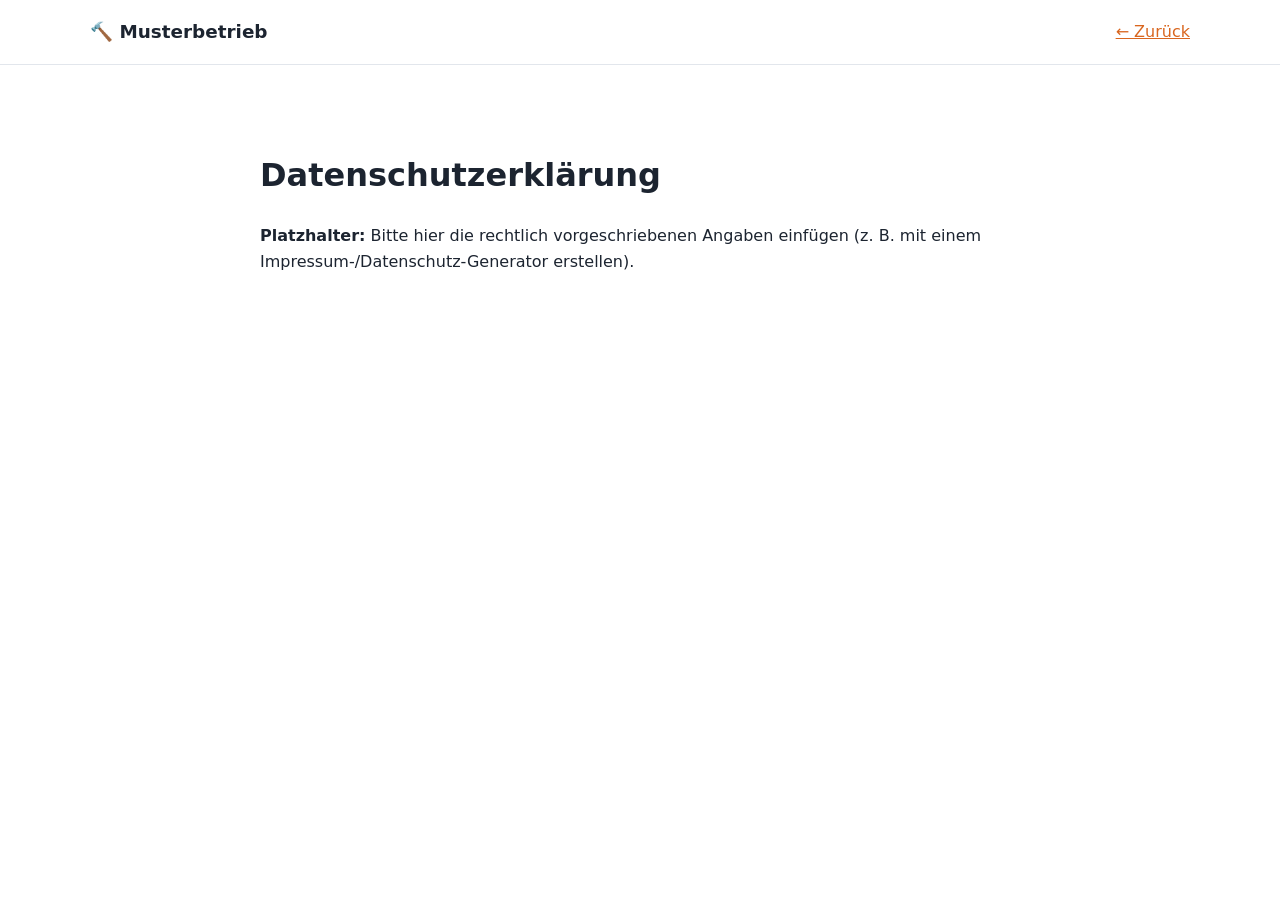
==== datenschutz.html @ 7a67cc7b "Webseite für Handwerksbetrieb erstellen Statische Seite mit Startbereich, Leistungen, Über uns, Refe" ====
<!doctype html>
<html lang="de">
<head>
  <meta charset="utf-8">
  <meta name="viewport" content="width=device-width, initial-scale=1">
  <title>Datenschutzerklärung – Musterbetrieb</title>
  <link rel="stylesheet" href="style.css">
</head>
<body>
  <header class="site-header"><div class="container nav"><a href="index.html" class="logo">🔨 Musterbetrieb</a><a href="index.html">← Zurück</a></div></header>
  <main class="container legal">
    <h1>Datenschutzerklärung</h1>
    <p><strong>Platzhalter:</strong> Bitte hier die rechtlich vorgeschriebenen Angaben einfügen (z.&nbsp;B. mit einem Impressum-/Datenschutz-Generator erstellen).</p>
  </main>
</body>
</html>
---- style.css ----
:root {
  --bg: #ffffff;
  --bg-alt: #f4f6f9;
  --text: #1c2430;
  --muted: #5b6676;
  --accent: #d9661f;
  --accent-text: #ffffff;
  --card: #ffffff;
  --border: #e2e6ec;
  --radius: 14px;
}

@media (prefers-color-scheme: dark) {
  :root {
    --bg: #11151c;
    --bg-alt: #171c25;
    --text: #e8ecf2;
    --muted: #9aa5b5;
    --accent: #f08a45;
    --accent-text: #0b1020;
    --card: #1c2230;
    --border: #2a3242;
  }
}

* { box-sizing: border-box; }

html { scroll-behavior: smooth; }

body {
  margin: 0;
  font-family: system-ui, -apple-system, "Segoe UI", Roboto, sans-serif;
  line-height: 1.6;
  color: var(--text);
  background: var(--bg);
}

a { color: var(--accent); }

.container { width: min(1100px, 100% - 32px); margin-inline: auto; }
.narrow { max-width: 640px; }

/* Header */
.site-header {
  position: sticky; top: 0; z-index: 10;
  background: color-mix(in srgb, var(--bg) 85%, transparent);
  backdrop-filter: blur(8px);
  border-bottom: 1px solid var(--border);
}
.nav { display: flex; align-items: center; justify-content: space-between; height: 64px; }
.logo { font-weight: 700; font-size: 1.15rem; text-decoration: none; color: var(--text); }
.nav-links { display: flex; gap: 24px; }
.nav-links a { color: var(--muted); text-decoration: none; font-weight: 500; }
.nav-links a:hover { color: var(--text); }
.nav-toggle {
  display: none; background: none; border: 0; font-size: 1.5rem;
  color: var(--text); cursor: pointer;
}

/* Hero */
.hero { padding: 120px 0 100px; }
.eyebrow { color: var(--accent); font-weight: 600; margin: 0; }
.hero h1 { font-size: clamp(2.5rem, 7vw, 4.5rem); line-height: 1.1; margin: 8px 0 16px; }
.lead { font-size: 1.25rem; color: var(--muted); max-width: 600px; }
.actions { display: flex; flex-wrap: wrap; gap: 12px; margin-top: 32px; }

.btn {
  display: inline-block; padding: 12px 22px; border-radius: 999px;
  font-weight: 600; text-decoration: none; border: 2px solid var(--accent);
  cursor: pointer; font-size: 1rem; font-family: inherit;
}
.btn-primary { background: var(--accent); color: var(--accent-text); }
.btn-ghost { background: transparent; color: var(--accent); }
.btn:hover { filter: brightness(1.08); }

/* Sections */
.section { padding: 88px 0; }
.section.alt { background: var(--bg-alt); }
h2 { font-size: 2rem; margin-top: 0; }

.two-col { display: grid; grid-template-columns: 220px 1fr; gap: 48px; align-items: center; }
.avatar {
  width: 220px; aspect-ratio: 1; border-radius: 50%;
  display: grid; place-items: center; font-size: 3rem; font-weight: 700;
  color: var(--accent-text);
  background: linear-gradient(135deg, var(--accent), #8a3d10);
}

.grid { display: grid; grid-template-columns: repeat(auto-fit, minmax(230px, 1fr)); gap: 24px; }
.card {
  background: var(--card); border: 1px solid var(--border);
  border-radius: var(--radius); padding: 24px;
  transition: transform .2s, box-shadow .2s;
}
.card:hover { transform: translateY(-4px); box-shadow: 0 10px 30px rgb(0 0 0 / .08); }
.card h3 { margin-top: 0; }
.card p { color: var(--muted); margin-bottom: 0; }
.thumb {
  height: 150px; border-radius: 10px; margin-bottom: 16px;
  background: linear-gradient(135deg, var(--bg-alt), var(--border));
}

/* Form */
.contact-form { display: grid; gap: 16px; margin-top: 24px; }
.contact-form label { display: grid; gap: 6px; font-weight: 600; }
.contact-form input, .contact-form textarea {
  font: inherit; padding: 12px 14px; border-radius: 10px;
  border: 1px solid var(--border); background: var(--card); color: var(--text);
}
.contact-form input:focus, .contact-form textarea:focus {
  outline: 2px solid var(--accent); outline-offset: 1px;
}
.contact-form .btn { justify-self: start; }
.form-status { color: var(--accent); margin: 0; min-height: 1.6em; }

/* Footer */
.site-footer { padding: 32px 0; border-top: 1px solid var(--border); color: var(--muted); text-align: center; }

/* Mobile */
@media (max-width: 720px) {
  .nav-toggle { display: block; }
  .nav-links {
    display: none; position: absolute; top: 64px; left: 0; right: 0;
    flex-direction: column; gap: 0; background: var(--bg);
    border-bottom: 1px solid var(--border);
  }
  .nav-links.open { display: flex; }
  .nav-links a { padding: 14px 16px; }
  .hero { padding: 80px 0 64px; }
  .section { padding: 64px 0; }
  .two-col { grid-template-columns: 1fr; text-align: center; gap: 24px; }
  .avatar { width: 160px; margin-inline: auto; }
}

/* Handwerk-Extras */
.trust { list-style: none; padding: 0; margin: 28px 0 0; display: flex; flex-wrap: wrap; gap: 20px; color: var(--muted); font-weight: 600; }
.icon { font-size: 2rem; margin-bottom: 8px; }
.stats { display: flex; flex-wrap: wrap; gap: 32px; margin-top: 24px; }
.stats strong { display: block; font-size: 1.8rem; color: var(--accent); }
.stats span { color: var(--muted); font-size: .95rem; }
.sub { margin-top: 56px; }
.quote { margin: 0; font-size: 1.1rem; font-style: italic; }
.quote cite { display: block; margin-top: 12px; font-style: normal; color: var(--muted); font-size: .95rem; }
.contact { display: grid; grid-template-columns: 1fr 1fr; gap: 48px; }
.contact-list { list-style: none; padding: 0; display: grid; gap: 10px; }
.legal { padding: 64px 0; max-width: 760px; }
@media (max-width: 720px) {
  .contact { grid-template-columns: 1fr; }
  .stats { justify-content: center; }
}
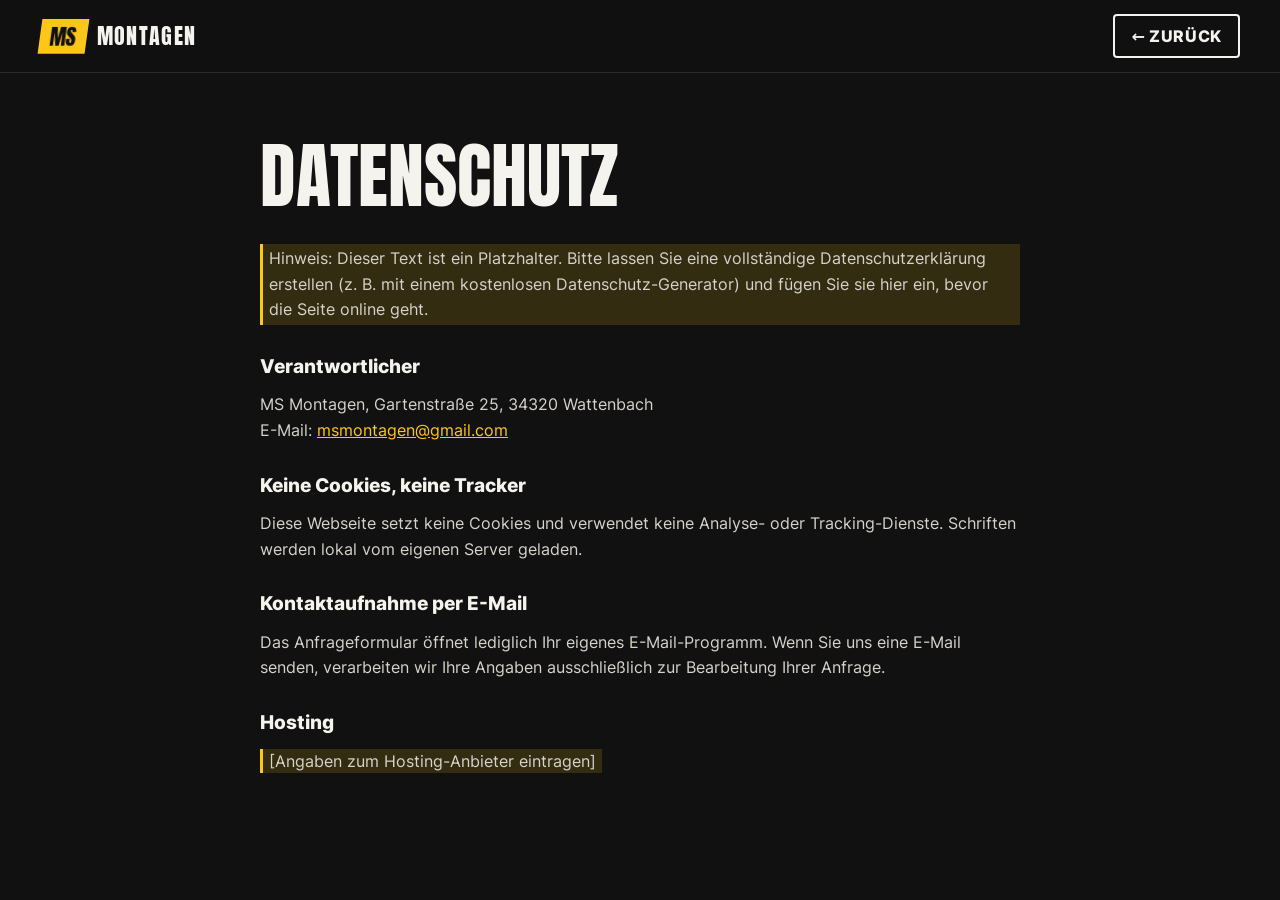
==== commit cca6a295: "Neues Design und Inhalte für MS Montagen - Auffälliges Schwarz/Gelb-Design mit großer Typografie - A" ====
--- a/datenschutz.html
+++ b/datenschutz.html
@@ -3,14 +3,33 @@
 <head>
   <meta charset="utf-8">
   <meta name="viewport" content="width=device-width, initial-scale=1">
-  <title>Datenschutzerklärung – Musterbetrieb</title>
+  <title>Datenschutz – MS Montagen</title>
+  <meta name="robots" content="noindex">
   <link rel="stylesheet" href="style.css">
 </head>
 <body>
-  <header class="site-header"><div class="container nav"><a href="index.html" class="logo">🔨 Musterbetrieb</a><a href="index.html">← Zurück</a></div></header>
+  <header class="site-header scrolled">
+    <div class="container nav">
+      <a href="index.html" class="logo"><span class="logo-mark">MS</span><span class="logo-text">Montagen</span></a>
+      <a href="index.html" class="btn btn-line" style="padding:10px 16px">← Zurück</a>
+    </div>
+  </header>
   <main class="container legal">
-    <h1>Datenschutzerklärung</h1>
-    <p><strong>Platzhalter:</strong> Bitte hier die rechtlich vorgeschriebenen Angaben einfügen (z.&nbsp;B. mit einem Impressum-/Datenschutz-Generator erstellen).</p>
+    <h1>Datenschutz</h1>
+    <p class="todo">Hinweis: Dieser Text ist ein Platzhalter. Bitte lassen Sie eine vollständige Datenschutzerklärung erstellen (z.&nbsp;B. mit einem kostenlosen Datenschutz-Generator) und fügen Sie sie hier ein, bevor die Seite online geht.</p>
+
+    <h2>Verantwortlicher</h2>
+    <p>MS Montagen, Gartenstraße 25, 34320 Wattenbach<br>
+       E-Mail: <a href="mailto:msmontagen@gmail.com">msmontagen@gmail.com</a></p>
+
+    <h2>Keine Cookies, keine Tracker</h2>
+    <p>Diese Webseite setzt keine Cookies und verwendet keine Analyse- oder Tracking-Dienste. Schriften werden lokal vom eigenen Server geladen.</p>
+
+    <h2>Kontaktaufnahme per E-Mail</h2>
+    <p>Das Anfrageformular öffnet lediglich Ihr eigenes E-Mail-Programm. Wenn Sie uns eine E-Mail senden, verarbeiten wir Ihre Angaben ausschließlich zur Bearbeitung Ihrer Anfrage.</p>
+
+    <h2>Hosting</h2>
+    <p><span class="todo">[Angaben zum Hosting-Anbieter eintragen]</span></p>
   </main>
 </body>
 </html>
--- a/style.css
+++ b/style.css
@@ -1,150 +1,352 @@
+/* ---------- Schriften (lokal eingebunden, keine Google-Server) ---------- */
+@font-face { font-family: "Anton"; src: url("fonts/anton.woff2") format("woff2"); font-weight: 400; font-display: swap; }
+@font-face { font-family: "Inter"; src: url("fonts/inter-400.woff2") format("woff2"); font-weight: 400; font-display: swap; }
+@font-face { font-family: "Inter"; src: url("fonts/inter-600.woff2") format("woff2"); font-weight: 600; font-display: swap; }
+@font-face { font-family: "Inter"; src: url("fonts/inter-800.woff2") format("woff2"); font-weight: 800; font-display: swap; }
+
 :root {
-  --bg: #ffffff;
-  --bg-alt: #f4f6f9;
-  --text: #1c2430;
-  --muted: #5b6676;
-  --accent: #d9661f;
-  --accent-text: #ffffff;
-  --card: #ffffff;
-  --border: #e2e6ec;
-  --radius: 14px;
-}
-
-@media (prefers-color-scheme: dark) {
-  :root {
-    --bg: #11151c;
-    --bg-alt: #171c25;
-    --text: #e8ecf2;
-    --muted: #9aa5b5;
-    --accent: #f08a45;
-    --accent-text: #0b1020;
-    --card: #1c2230;
-    --border: #2a3242;
-  }
+  --black: #111111;
+  --ink: #1a1a1a;
+  --panel: #191919;
+  --line: #2c2c2c;
+  --white: #f5f3ee;
+  --muted: #a3a09a;
+  --yellow: #ffc61a;
+  --yellow-dark: #e0a800;
+  --display: "Anton", Impact, "Arial Narrow Bold", sans-serif;
+  --body: "Inter", system-ui, -apple-system, "Segoe UI", Roboto, sans-serif;
 }
 
 * { box-sizing: border-box; }
-
-html { scroll-behavior: smooth; }
-
+html { scroll-behavior: smooth; scroll-padding-top: 72px; overflow-x: clip; }
 body {
   margin: 0;
-  font-family: system-ui, -apple-system, "Segoe UI", Roboto, sans-serif;
+  font-family: var(--body);
   line-height: 1.6;
-  color: var(--text);
-  background: var(--bg);
-}
-
-a { color: var(--accent); }
-
-.container { width: min(1100px, 100% - 32px); margin-inline: auto; }
-.narrow { max-width: 640px; }
-
-/* Header */
+  color: var(--white);
+  background: var(--black);
+  -webkit-font-smoothing: antialiased;
+  overflow-x: clip;
+}
+a { color: inherit; }
+::selection { background: var(--yellow); color: var(--black); }
+
+.container { width: min(1200px, 100% - 32px); margin-inline: auto; }
+
+/* ---------- Header ---------- */
 .site-header {
-  position: sticky; top: 0; z-index: 10;
-  background: color-mix(in srgb, var(--bg) 85%, transparent);
-  backdrop-filter: blur(8px);
-  border-bottom: 1px solid var(--border);
-}
-.nav { display: flex; align-items: center; justify-content: space-between; height: 64px; }
-.logo { font-weight: 700; font-size: 1.15rem; text-decoration: none; color: var(--text); }
-.nav-links { display: flex; gap: 24px; }
-.nav-links a { color: var(--muted); text-decoration: none; font-weight: 500; }
-.nav-links a:hover { color: var(--text); }
+  position: fixed; inset: 0 0 auto; z-index: 50;
+  transition: background .3s, border-color .3s;
+  border-bottom: 1px solid transparent;
+}
+.site-header.scrolled {
+  background: rgb(17 17 17 / .88);
+  backdrop-filter: blur(10px);
+  border-color: var(--line);
+}
+.nav { display: flex; align-items: center; justify-content: space-between; height: 72px; }
+
+.logo { display: inline-flex; align-items: center; gap: 10px; text-decoration: none; }
+.logo-mark {
+  font-family: var(--display); font-size: 1.35rem; letter-spacing: .02em;
+  background: var(--yellow); color: var(--black);
+  padding: 2px 10px 0; line-height: 1.5;
+  transform: skewX(-8deg);
+}
+.logo-text { font-family: var(--display); font-size: 1.35rem; text-transform: uppercase; letter-spacing: .06em; }
+.logo.small .logo-mark, .logo.small .logo-text { font-size: 1.1rem; }
+
+.nav-links { display: flex; align-items: center; gap: 32px; }
+.nav-links a { text-decoration: none; font-weight: 600; font-size: .95rem; color: var(--muted); transition: color .2s; }
+.nav-links a:hover { color: var(--white); }
+.nav-links .nav-cta {
+  color: var(--black); background: var(--yellow);
+  padding: 10px 18px; border-radius: 4px;
+}
+.nav-links .nav-cta:hover { color: var(--black); background: var(--white); }
+
 .nav-toggle {
-  display: none; background: none; border: 0; font-size: 1.5rem;
-  color: var(--text); cursor: pointer;
-}
-
-/* Hero */
-.hero { padding: 120px 0 100px; }
-.eyebrow { color: var(--accent); font-weight: 600; margin: 0; }
-.hero h1 { font-size: clamp(2.5rem, 7vw, 4.5rem); line-height: 1.1; margin: 8px 0 16px; }
-.lead { font-size: 1.25rem; color: var(--muted); max-width: 600px; }
-.actions { display: flex; flex-wrap: wrap; gap: 12px; margin-top: 32px; }
+  display: none; width: 44px; height: 44px; border: 0; background: none; cursor: pointer;
+  position: relative;
+}
+.nav-toggle span {
+  position: absolute; left: 10px; right: 10px; height: 2px; background: var(--white);
+  transition: transform .3s;
+}
+.nav-toggle span:first-child { top: 17px; }
+.nav-toggle span:last-child { top: 25px; }
+.nav-toggle[aria-expanded="true"] span:first-child { transform: translateY(4px) rotate(45deg); }
+.nav-toggle[aria-expanded="true"] span:last-child { transform: translateY(-4px) rotate(-45deg); }
+
+/* ---------- Hero ---------- */
+.hero {
+  position: relative; min-height: 100svh;
+  display: flex; align-items: center;
+  padding: 120px 0 80px;
+  overflow: hidden;
+  isolation: isolate;
+}
+.hero::after { /* Verlauf, damit der Text lesbar bleibt */
+  content: ""; position: absolute; inset: 0; z-index: -1;
+  background: linear-gradient(90deg, var(--black) 30%, rgb(17 17 17 / .55) 60%, rgb(17 17 17 / .1));
+  pointer-events: none;
+}
+
+/* Fischgrät-Parkett, das sich beim Laden selbst „verlegt“ */
+.floor {
+  position: absolute; inset: 0; z-index: -2;
+  overflow: hidden;
+}
+.floor-inner {
+  position: absolute; top: 50%; left: 70%;
+  width: 0; height: 0;
+  transform: rotate(45deg);
+}
+.plank {
+  position: absolute;
+  border-radius: 2px;
+  box-shadow: inset 0 0 0 1px rgb(0 0 0 / .35), inset 0 1px 0 rgb(255 255 255 / .08);
+  opacity: 0;
+  animation: lay .6s cubic-bezier(.2,.8,.2,1) forwards;
+}
+@keyframes lay {
+  from { opacity: 0; transform: translate(-14px, -14px) scale(.96); }
+  to   { opacity: 1; transform: none; }
+}
+
+.hero-content { position: relative; }
+.tag {
+  display: inline-block; margin: 0 0 4px;
+  font-weight: 600; font-size: .85rem; letter-spacing: .14em; text-transform: uppercase;
+  color: var(--yellow);
+  border-left: 3px solid var(--yellow); padding-left: 12px;
+}
+.hero-title {
+  font-family: var(--display); font-weight: 400;
+  font-size: clamp(3.6rem, 13vw, 9.5rem);
+  line-height: 1.2; text-transform: uppercase;
+  margin: 0 0 28px;
+}
+.hero-title .line { display: block; opacity: 0; transform: translateY(40px); animation: rise .8s cubic-bezier(.2,.8,.2,1) forwards; }
+.hero-title .line:nth-child(2) { animation-delay: .12s; }
+.hero-title .line:nth-child(3) { animation-delay: .24s; }
+.hero-title .hl { color: var(--yellow); }
+@keyframes rise { to { opacity: 1; transform: none; } }
+
+.hero-lead { font-size: clamp(1.1rem, 2vw, 1.35rem); max-width: 520px; color: #d6d3cc; margin: 0; }
+.hero-lead strong { color: var(--white); }
+.actions { display: flex; flex-wrap: wrap; gap: 14px; margin-top: 36px; }
 
 .btn {
-  display: inline-block; padding: 12px 22px; border-radius: 999px;
-  font-weight: 600; text-decoration: none; border: 2px solid var(--accent);
-  cursor: pointer; font-size: 1rem; font-family: inherit;
-}
-.btn-primary { background: var(--accent); color: var(--accent-text); }
-.btn-ghost { background: transparent; color: var(--accent); }
-.btn:hover { filter: brightness(1.08); }
-
-/* Sections */
-.section { padding: 88px 0; }
-.section.alt { background: var(--bg-alt); }
-h2 { font-size: 2rem; margin-top: 0; }
-
-.two-col { display: grid; grid-template-columns: 220px 1fr; gap: 48px; align-items: center; }
-.avatar {
-  width: 220px; aspect-ratio: 1; border-radius: 50%;
-  display: grid; place-items: center; font-size: 3rem; font-weight: 700;
-  color: var(--accent-text);
-  background: linear-gradient(135deg, var(--accent), #8a3d10);
-}
-
-.grid { display: grid; grid-template-columns: repeat(auto-fit, minmax(230px, 1fr)); gap: 24px; }
-.card {
-  background: var(--card); border: 1px solid var(--border);
-  border-radius: var(--radius); padding: 24px;
-  transition: transform .2s, box-shadow .2s;
-}
-.card:hover { transform: translateY(-4px); box-shadow: 0 10px 30px rgb(0 0 0 / .08); }
-.card h3 { margin-top: 0; }
-.card p { color: var(--muted); margin-bottom: 0; }
-.thumb {
-  height: 150px; border-radius: 10px; margin-bottom: 16px;
-  background: linear-gradient(135deg, var(--bg-alt), var(--border));
-}
-
-/* Form */
-.contact-form { display: grid; gap: 16px; margin-top: 24px; }
-.contact-form label { display: grid; gap: 6px; font-weight: 600; }
-.contact-form input, .contact-form textarea {
-  font: inherit; padding: 12px 14px; border-radius: 10px;
-  border: 1px solid var(--border); background: var(--card); color: var(--text);
-}
-.contact-form input:focus, .contact-form textarea:focus {
-  outline: 2px solid var(--accent); outline-offset: 1px;
-}
-.contact-form .btn { justify-self: start; }
-.form-status { color: var(--accent); margin: 0; min-height: 1.6em; }
+  display: inline-flex; align-items: center; gap: 10px;
+  padding: 16px 26px; border-radius: 4px;
+  font: 800 1rem var(--body); text-decoration: none; text-transform: uppercase; letter-spacing: .04em;
+  cursor: pointer; border: 2px solid transparent;
+  transition: transform .2s, background .2s, color .2s, border-color .2s;
+}
+.btn:hover { transform: translateY(-2px); }
+.btn span { transition: transform .2s; }
+.btn:hover span { transform: translateX(4px); }
+.btn-yellow { background: var(--yellow); color: var(--black); }
+.btn-yellow:hover { background: var(--white); }
+.btn-line { border-color: var(--white); color: var(--white); background: transparent; }
+.btn-line:hover { background: var(--white); color: var(--black); }
+.btn-black { background: var(--black); color: var(--yellow); }
+.btn-black:hover { background: var(--ink); color: var(--white); }
+
+.scroll-hint {
+  position: absolute; bottom: 28px; left: 50%; translate: -50% 0;
+  width: 44px; height: 44px; display: grid; place-items: center;
+  border: 2px solid var(--line); border-radius: 50%; text-decoration: none; color: var(--muted);
+  animation: bob 2s ease-in-out infinite;
+}
+@keyframes bob { 50% { transform: translateY(8px); } }
+
+/* ---------- Laufband ---------- */
+.marquee {
+  background: var(--yellow); color: var(--black);
+  overflow: hidden; white-space: nowrap;
+  transform: rotate(-2deg) scale(1.04);
+  margin: -20px 0 0; position: relative; z-index: 2;
+  border-block: 3px solid var(--black);
+}
+.marquee-track {
+  display: inline-flex; align-items: center; gap: 28px; padding: 18px 0;
+  animation: marquee 28s linear infinite;
+}
+.marquee span { font-family: var(--display); font-size: clamp(1.4rem, 3vw, 2.2rem); text-transform: uppercase; letter-spacing: .03em; }
+.marquee i { font-style: normal; font-size: 1.2rem; }
+@keyframes marquee { to { transform: translateX(-50%); } }
+
+/* ---------- Abschnitte ---------- */
+.section { padding: 130px 0; }
+.section-head { margin-bottom: 56px; }
+.kicker {
+  margin: 0 0 8px; font-weight: 800; font-size: .85rem; letter-spacing: .18em; text-transform: uppercase;
+  color: var(--yellow);
+}
+.kicker.dark { color: var(--black); }
+h2 {
+  font-family: var(--display); font-weight: 400; text-transform: uppercase;
+  font-size: clamp(2.8rem, 7vw, 5.5rem); line-height: 1.02; margin: 0;
+}
+.hl-text { color: var(--yellow); }
+
+/* Leistungen als große, nummerierte Liste */
+.services { list-style: none; margin: 0; padding: 0; border-top: 1px solid var(--line); }
+.service {
+  position: relative;
+  display: grid; grid-template-columns: 90px 1fr 1.2fr; align-items: center; gap: 24px;
+  padding: 34px 20px;
+  border-bottom: 1px solid var(--line);
+  isolation: isolate;
+  transition: color .35s;
+}
+.service::before {
+  content: ""; position: absolute; inset: 0; z-index: -1;
+  background: var(--yellow);
+  transform: scaleY(0); transform-origin: bottom;
+  transition: transform .35s cubic-bezier(.2,.8,.2,1);
+}
+.service:hover { color: var(--black); }
+.service:hover::before { transform: scaleY(1); }
+.service .num { font-family: var(--display); font-size: 1.4rem; color: var(--yellow); transition: color .35s; }
+.service:hover .num { color: var(--black); }
+.service h3 {
+  margin: 0; font-family: var(--display); font-weight: 400; text-transform: uppercase;
+  font-size: clamp(1.8rem, 4vw, 3rem); line-height: 1; letter-spacing: .01em;
+}
+.service p { margin: 0; color: var(--muted); transition: color .35s; }
+.service:hover p { color: #2a2a2a; }
+
+/* Statement */
+.statement {
+  padding: 140px 0;
+  background:
+    repeating-linear-gradient(-45deg, transparent 0 22px, rgb(255 198 26 / .04) 22px 44px),
+    var(--panel);
+  border-block: 1px solid var(--line);
+  text-align: center;
+}
+.big-quote {
+  font-family: var(--display); text-transform: uppercase;
+  font-size: clamp(2.8rem, 9vw, 7.5rem); line-height: 1.05; margin: 0;
+}
+.outline { color: transparent; -webkit-text-stroke: 2px var(--white); }
+.statement-sub { color: var(--muted); font-size: 1.2rem; max-width: 560px; margin: 32px auto 0; }
+
+/* Ablauf */
+.steps { display: grid; grid-template-columns: repeat(4, 1fr); gap: 0; counter-reset: s; }
+.step {
+  position: relative; padding: 36px 28px 36px 0;
+  border-top: 3px solid var(--line);
+}
+.step::before {
+  content: ""; position: absolute; top: -3px; left: 0; height: 3px; width: 0;
+  background: var(--yellow); transition: width 1s cubic-bezier(.2,.8,.2,1);
+}
+.step.visible::before { width: 100%; }
+.step:nth-child(2).visible::before { transition-delay: .2s; }
+.step:nth-child(3).visible::before { transition-delay: .4s; }
+.step:nth-child(4).visible::before { transition-delay: .6s; }
+.step-num {
+  font-family: var(--display); font-size: 4.5rem; line-height: 1;
+  color: transparent; -webkit-text-stroke: 1.5px var(--yellow);
+}
+.step h3 { font-size: 1.3rem; margin: 12px 0 6px; text-transform: uppercase; letter-spacing: .03em; }
+.step p { margin: 0; color: var(--muted); }
+
+/* Kontakt */
+.contact { background: var(--yellow); color: var(--black); padding: 130px 0; }
+.contact-grid { display: grid; grid-template-columns: 1fr 1fr; gap: 64px; align-items: start; }
+.contact h2 { font-size: clamp(3rem, 7vw, 5.5rem); }
+.mail-big {
+  display: inline-block; margin: 32px 0 28px;
+  font-weight: 800; font-size: clamp(1.25rem, 3vw, 2rem);
+  text-decoration: none; border-bottom: 4px solid var(--black);
+  word-break: break-all;
+}
+.mail-big:hover { background: var(--black); color: var(--yellow); }
+address { font-style: normal; font-size: 1.1rem; line-height: 1.7; }
+
+.contact-form {
+  background: var(--black); color: var(--white);
+  padding: 36px; border-radius: 6px;
+  display: grid; gap: 18px;
+  box-shadow: 14px 14px 0 rgb(0 0 0 / .18);
+}
+.chips { border: 0; padding: 0; margin: 0; display: flex; flex-wrap: wrap; gap: 8px; }
+.chips legend { font-weight: 600; margin-bottom: 10px; padding: 0; }
+.chips label { cursor: pointer; }
+.chips input { position: absolute; opacity: 0; pointer-events: none; }
+.chips span {
+  display: inline-block; padding: 8px 14px; border-radius: 999px;
+  border: 1.5px solid var(--line); font-size: .9rem; font-weight: 600;
+  transition: all .2s;
+}
+.chips label:hover span { border-color: var(--yellow); }
+.chips input:checked + span { background: var(--yellow); border-color: var(--yellow); color: var(--black); }
+.chips input:focus-visible + span { outline: 2px solid var(--white); outline-offset: 2px; }
+.field { display: grid; gap: 6px; font-weight: 600; font-size: .95rem; }
+.field input, .field textarea {
+  font: inherit; font-weight: 400; color: var(--white);
+  background: var(--panel); border: 1.5px solid var(--line); border-radius: 4px;
+  padding: 13px 14px; transition: border-color .2s;
+}
+.field input:focus, .field textarea:focus { outline: none; border-color: var(--yellow); }
+.contact-form .btn-black { background: var(--yellow); color: var(--black); justify-content: center; }
+.contact-form .btn-black:hover { background: var(--white); }
+.form-note { margin: 0; font-size: .85rem; color: var(--muted); text-align: center; }
 
 /* Footer */
-.site-footer { padding: 32px 0; border-top: 1px solid var(--border); color: var(--muted); text-align: center; }
-
-/* Mobile */
-@media (max-width: 720px) {
+.site-footer { padding: 36px 0; border-top: 1px solid var(--line); color: var(--muted); font-size: .9rem; }
+.footer-inner { display: flex; flex-wrap: wrap; align-items: center; justify-content: space-between; gap: 16px; }
+.footer-inner nav { display: flex; gap: 20px; }
+.footer-inner a { text-decoration: none; }
+.footer-inner nav a:hover { color: var(--yellow); }
+
+/* Scroll-Animationen */
+.reveal { opacity: 0; transform: translateY(30px); transition: opacity .8s, transform .8s cubic-bezier(.2,.8,.2,1); }
+.reveal.visible { opacity: 1; transform: none; }
+
+/* Rechtliches */
+.legal { padding: 140px 0 80px; max-width: 760px; }
+.legal h1 { font-family: var(--display); font-weight: 400; text-transform: uppercase; font-size: clamp(2.6rem, 8vw, 4.5rem); line-height: 1; margin: 0 0 32px; }
+.legal h2 { font-family: var(--body); font-weight: 800; text-transform: none; font-size: 1.2rem; margin: 32px 0 8px; }
+.legal p { color: #d6d3cc; }
+.legal a { color: var(--yellow); }
+.todo { background: rgb(255 198 26 / .15); border-left: 3px solid var(--yellow); padding: 2px 6px; }
+
+/* ---------- Mobil ---------- */
+@media (max-width: 860px) {
   .nav-toggle { display: block; }
   .nav-links {
-    display: none; position: absolute; top: 64px; left: 0; right: 0;
-    flex-direction: column; gap: 0; background: var(--bg);
-    border-bottom: 1px solid var(--border);
+    position: fixed; inset: 72px 0 auto; flex-direction: column; align-items: stretch; gap: 0;
+    background: var(--black); border-bottom: 1px solid var(--line);
+    padding: 8px 16px 20px;
+    clip-path: inset(0 0 100% 0); transition: clip-path .35s;
   }
-  .nav-links.open { display: flex; }
-  .nav-links a { padding: 14px 16px; }
-  .hero { padding: 80px 0 64px; }
-  .section { padding: 64px 0; }
-  .two-col { grid-template-columns: 1fr; text-align: center; gap: 24px; }
-  .avatar { width: 160px; margin-inline: auto; }
-}
-
-/* Handwerk-Extras */
-.trust { list-style: none; padding: 0; margin: 28px 0 0; display: flex; flex-wrap: wrap; gap: 20px; color: var(--muted); font-weight: 600; }
-.icon { font-size: 2rem; margin-bottom: 8px; }
-.stats { display: flex; flex-wrap: wrap; gap: 32px; margin-top: 24px; }
-.stats strong { display: block; font-size: 1.8rem; color: var(--accent); }
-.stats span { color: var(--muted); font-size: .95rem; }
-.sub { margin-top: 56px; }
-.quote { margin: 0; font-size: 1.1rem; font-style: italic; }
-.quote cite { display: block; margin-top: 12px; font-style: normal; color: var(--muted); font-size: .95rem; }
-.contact { display: grid; grid-template-columns: 1fr 1fr; gap: 48px; }
-.contact-list { list-style: none; padding: 0; display: grid; gap: 10px; }
-.legal { padding: 64px 0; max-width: 760px; }
-@media (max-width: 720px) {
-  .contact { grid-template-columns: 1fr; }
-  .stats { justify-content: center; }
-}
+  .nav-links.open { clip-path: inset(0); }
+  .nav-links a { padding: 14px 0; font-size: 1.1rem; }
+  .nav-links .nav-cta { text-align: center; margin-top: 8px; padding: 14px; }
+
+  .hero::after { background: linear-gradient(180deg, rgb(17 17 17 / .55), var(--black) 75%); }
+  .floor-inner { left: 60%; top: 25%; }
+
+  .section, .contact { padding: 90px 0; }
+  .statement { padding: 100px 0; }
+  .service { grid-template-columns: 50px 1fr; padding: 26px 8px; gap: 8px 16px; }
+  .service p { grid-column: 2; }
+  .steps { grid-template-columns: 1fr 1fr; gap: 0 20px; }
+  .contact-grid { grid-template-columns: 1fr; gap: 40px; }
+  .contact-form { padding: 24px; }
+}
+@media (max-width: 480px) {
+  .steps { grid-template-columns: 1fr; }
+  .logo-text { font-size: 1.15rem; }
+}
+
+@media (prefers-reduced-motion: reduce) {
+  *, *::before, *::after { animation-duration: .01ms !important; animation-delay: 0s !important; transition-duration: .01ms !important; }
+  .marquee-track { animation: none; }
+}
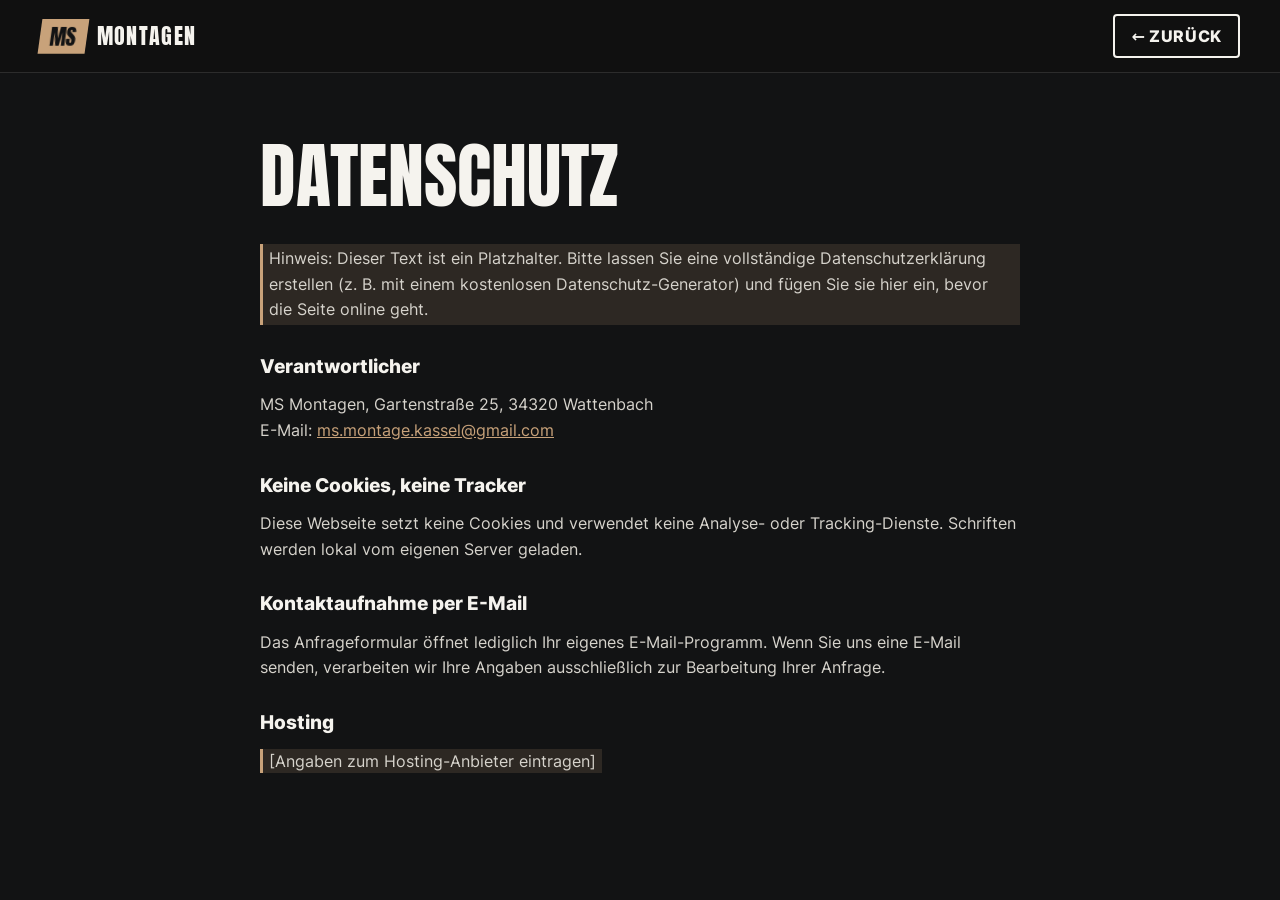
==== commit f295b6ce: "E-Mail-Adresse auf ms.montage.kassel@gmail.com geändert Co-Authored-By: Claude Opus 5.5 <noreply@ant" ====
--- a/datenschutz.html
+++ b/datenschutz.html
@@ -20,7 +20,7 @@
 
     <h2>Verantwortlicher</h2>
     <p>MS Montagen, Gartenstraße 25, 34320 Wattenbach<br>
-       E-Mail: <a href="mailto:msmontagen@gmail.com">msmontagen@gmail.com</a></p>
+       E-Mail: <a href="mailto:ms.montage.kassel@gmail.com">ms.montage.kassel@gmail.com</a></p>
 
     <h2>Keine Cookies, keine Tracker</h2>
     <p>Diese Webseite setzt keine Cookies und verwendet keine Analyse- oder Tracking-Dienste. Schriften werden lokal vom eigenen Server geladen.</p>
--- a/style.css
+++ b/style.css
@@ -5,14 +5,15 @@
 @font-face { font-family: "Inter"; src: url("fonts/inter-800.woff2") format("woff2"); font-weight: 800; font-display: swap; }
 
 :root {
-  --black: #111111;
-  --ink: #1a1a1a;
-  --panel: #191919;
+  --black: #121314;
+  --ink: #1b1c1e;
+  --panel: #1a1b1d;
   --line: #2c2c2c;
   --white: #f5f3ee;
   --muted: #a3a09a;
-  --yellow: #ffc61a;
-  --yellow-dark: #e0a800;
+  --accent: #c8a27a;       /* warmer Sand-/Bronzeton */
+  --accent-dark: #8c6a48;
+  --sand: #ece7df;         /* helles Steingrau für den Kontaktbereich */
   --display: "Anton", Impact, "Arial Narrow Bold", sans-serif;
   --body: "Inter", system-ui, -apple-system, "Segoe UI", Roboto, sans-serif;
 }
@@ -29,7 +30,7 @@
   overflow-x: clip;
 }
 a { color: inherit; }
-::selection { background: var(--yellow); color: var(--black); }
+::selection { background: var(--accent); color: var(--black); }
 
 .container { width: min(1200px, 100% - 32px); margin-inline: auto; }
 
@@ -49,7 +50,7 @@
 .logo { display: inline-flex; align-items: center; gap: 10px; text-decoration: none; }
 .logo-mark {
   font-family: var(--display); font-size: 1.35rem; letter-spacing: .02em;
-  background: var(--yellow); color: var(--black);
+  background: var(--accent); color: var(--black);
   padding: 2px 10px 0; line-height: 1.5;
   transform: skewX(-8deg);
 }
@@ -60,7 +61,7 @@
 .nav-links a { text-decoration: none; font-weight: 600; font-size: .95rem; color: var(--muted); transition: color .2s; }
 .nav-links a:hover { color: var(--white); }
 .nav-links .nav-cta {
-  color: var(--black); background: var(--yellow);
+  color: var(--black); background: var(--accent);
   padding: 10px 18px; border-radius: 4px;
 }
 .nav-links .nav-cta:hover { color: var(--black); background: var(--white); }
@@ -88,38 +89,40 @@
 }
 .hero::after { /* Verlauf, damit der Text lesbar bleibt */
   content: ""; position: absolute; inset: 0; z-index: -1;
-  background: linear-gradient(90deg, var(--black) 30%, rgb(17 17 17 / .55) 60%, rgb(17 17 17 / .1));
+  background: linear-gradient(90deg, var(--black) 38%, rgb(18 19 20 / .4) 55%, transparent 70%);
   pointer-events: none;
 }
 
-/* Fischgrät-Parkett, das sich beim Laden selbst „verlegt“ */
-.floor {
-  position: absolute; inset: 0; z-index: -2;
-  overflow: hidden;
-}
-.floor-inner {
-  position: absolute; top: 50%; left: 70%;
-  width: 0; height: 0;
-  transform: rotate(45deg);
-}
-.plank {
-  position: absolute;
-  border-radius: 2px;
-  box-shadow: inset 0 0 0 1px rgb(0 0 0 / .35), inset 0 1px 0 rgb(255 255 255 / .08);
-  opacity: 0;
-  animation: lay .6s cubic-bezier(.2,.8,.2,1) forwards;
-}
-@keyframes lay {
-  from { opacity: 0; transform: translate(-14px, -14px) scale(.96); }
-  to   { opacity: 1; transform: none; }
-}
+/* Raumskizze: zeichnet sich beim Laden selbst – Boden, Tür, Wände */
+.sketch {
+  position: absolute; z-index: -2;
+  top: 0; bottom: 0; right: 0; width: 58%;
+  opacity: .9;
+}
+.sketch svg { width: 100%; height: 100%; display: block; }
+.sketch .ln {
+  fill: none; stroke: var(--accent); stroke-width: 1.4;
+  stroke-linecap: round; stroke-linejoin: round;
+  vector-effect: non-scaling-stroke;
+  stroke-dasharray: 1; stroke-dashoffset: 1;
+  animation: draw 1.4s cubic-bezier(.6,.1,.2,1) forwards;
+  animation-delay: calc(var(--d) + .3s);
+}
+.sketch .strong { stroke-width: 2; }
+.sketch .thin { stroke: #6f6a63; stroke-width: 1; }
+.sketch .dim {
+  fill: var(--accent); font: 600 11px var(--body); letter-spacing: .08em;
+  opacity: 0; animation: fade .6s forwards; animation-delay: calc(var(--d) + .3s);
+}
+@keyframes draw { to { stroke-dashoffset: 0; } }
+@keyframes fade { to { opacity: 1; } }
 
 .hero-content { position: relative; }
 .tag {
   display: inline-block; margin: 0 0 4px;
   font-weight: 600; font-size: .85rem; letter-spacing: .14em; text-transform: uppercase;
-  color: var(--yellow);
-  border-left: 3px solid var(--yellow); padding-left: 12px;
+  color: var(--accent);
+  border-left: 3px solid var(--accent); padding-left: 12px;
 }
 .hero-title {
   font-family: var(--display); font-weight: 400;
@@ -130,7 +133,7 @@
 .hero-title .line { display: block; opacity: 0; transform: translateY(40px); animation: rise .8s cubic-bezier(.2,.8,.2,1) forwards; }
 .hero-title .line:nth-child(2) { animation-delay: .12s; }
 .hero-title .line:nth-child(3) { animation-delay: .24s; }
-.hero-title .hl { color: var(--yellow); }
+.hero-title .hl { color: var(--accent); }
 @keyframes rise { to { opacity: 1; transform: none; } }
 
 .hero-lead { font-size: clamp(1.1rem, 2vw, 1.35rem); max-width: 520px; color: #d6d3cc; margin: 0; }
@@ -147,11 +150,11 @@
 .btn:hover { transform: translateY(-2px); }
 .btn span { transition: transform .2s; }
 .btn:hover span { transform: translateX(4px); }
-.btn-yellow { background: var(--yellow); color: var(--black); }
-.btn-yellow:hover { background: var(--white); }
+.btn-accent { background: var(--accent); color: var(--black); }
+.btn-accent:hover { background: var(--white); }
 .btn-line { border-color: var(--white); color: var(--white); background: transparent; }
 .btn-line:hover { background: var(--white); color: var(--black); }
-.btn-black { background: var(--black); color: var(--yellow); }
+.btn-black { background: var(--black); color: var(--white); }
 .btn-black:hover { background: var(--ink); color: var(--white); }
 
 .scroll-hint {
@@ -164,7 +167,7 @@
 
 /* ---------- Laufband ---------- */
 .marquee {
-  background: var(--yellow); color: var(--black);
+  background: var(--accent); color: var(--black);
   overflow: hidden; white-space: nowrap;
   transform: rotate(-2deg) scale(1.04);
   margin: -20px 0 0; position: relative; z-index: 2;
@@ -183,14 +186,14 @@
 .section-head { margin-bottom: 56px; }
 .kicker {
   margin: 0 0 8px; font-weight: 800; font-size: .85rem; letter-spacing: .18em; text-transform: uppercase;
-  color: var(--yellow);
-}
-.kicker.dark { color: var(--black); }
+  color: var(--accent);
+}
+.kicker.dark { color: var(--accent-dark); }
 h2 {
   font-family: var(--display); font-weight: 400; text-transform: uppercase;
   font-size: clamp(2.8rem, 7vw, 5.5rem); line-height: 1.02; margin: 0;
 }
-.hl-text { color: var(--yellow); }
+.hl-text { color: var(--accent); }
 
 /* Leistungen als große, nummerierte Liste */
 .services { list-style: none; margin: 0; padding: 0; border-top: 1px solid var(--line); }
@@ -204,13 +207,13 @@
 }
 .service::before {
   content: ""; position: absolute; inset: 0; z-index: -1;
-  background: var(--yellow);
+  background: var(--accent);
   transform: scaleY(0); transform-origin: bottom;
   transition: transform .35s cubic-bezier(.2,.8,.2,1);
 }
 .service:hover { color: var(--black); }
 .service:hover::before { transform: scaleY(1); }
-.service .num { font-family: var(--display); font-size: 1.4rem; color: var(--yellow); transition: color .35s; }
+.service .num { font-family: var(--display); font-size: 1.4rem; color: var(--accent); transition: color .35s; }
 .service:hover .num { color: var(--black); }
 .service h3 {
   margin: 0; font-family: var(--display); font-weight: 400; text-transform: uppercase;
@@ -219,11 +222,29 @@
 .service p { margin: 0; color: var(--muted); transition: color .35s; }
 .service:hover p { color: #2a2a2a; }
 
+/* Über uns */
+.about { padding: 130px 0; border-top: 1px solid var(--line); }
+.about-grid { display: grid; grid-template-columns: 1fr 1.1fr; gap: 72px; align-items: start; }
+.about-lead { font-size: 1.25rem; color: #d9d6d0; margin: 0 0 40px; }
+.about-lead strong { color: var(--white); }
+.values { list-style: none; margin: 0; padding: 0; display: grid; gap: 0; }
+.values li { display: grid; grid-template-columns: 48px 1fr; gap: 16px; padding: 22px 0; border-top: 1px solid var(--line); }
+.values li:last-child { border-bottom: 1px solid var(--line); }
+.values .v-icon {
+  width: 48px; height: 48px; display: grid; place-items: center;
+  border: 1.5px solid var(--accent); border-radius: 50%; color: var(--accent);
+}
+.values .v-icon svg { width: 22px; height: 22px; }
+.values h3 { margin: 0 0 4px; font-size: 1.1rem; text-transform: uppercase; letter-spacing: .04em; }
+.values p { margin: 0; color: var(--muted); }
+.signature { margin-top: 36px; color: var(--muted); }
+.signature strong { display: block; font-family: var(--display); font-weight: 400; font-size: 1.6rem; letter-spacing: .03em; color: var(--white); text-transform: uppercase; }
+
 /* Statement */
 .statement {
   padding: 140px 0;
   background:
-    repeating-linear-gradient(-45deg, transparent 0 22px, rgb(255 198 26 / .04) 22px 44px),
+    repeating-linear-gradient(-45deg, transparent 0 22px, rgb(200 162 122 / .035) 22px 44px),
     var(--panel);
   border-block: 1px solid var(--line);
   text-align: center;
@@ -243,7 +264,7 @@
 }
 .step::before {
   content: ""; position: absolute; top: -3px; left: 0; height: 3px; width: 0;
-  background: var(--yellow); transition: width 1s cubic-bezier(.2,.8,.2,1);
+  background: var(--accent); transition: width 1s cubic-bezier(.2,.8,.2,1);
 }
 .step.visible::before { width: 100%; }
 .step:nth-child(2).visible::before { transition-delay: .2s; }
@@ -251,13 +272,13 @@
 .step:nth-child(4).visible::before { transition-delay: .6s; }
 .step-num {
   font-family: var(--display); font-size: 4.5rem; line-height: 1;
-  color: transparent; -webkit-text-stroke: 1.5px var(--yellow);
+  color: transparent; -webkit-text-stroke: 1.5px var(--accent);
 }
 .step h3 { font-size: 1.3rem; margin: 12px 0 6px; text-transform: uppercase; letter-spacing: .03em; }
 .step p { margin: 0; color: var(--muted); }
 
 /* Kontakt */
-.contact { background: var(--yellow); color: var(--black); padding: 130px 0; }
+.contact { background: var(--sand); color: var(--black); padding: 130px 0; }
 .contact-grid { display: grid; grid-template-columns: 1fr 1fr; gap: 64px; align-items: start; }
 .contact h2 { font-size: clamp(3rem, 7vw, 5.5rem); }
 .mail-big {
@@ -266,7 +287,7 @@
   text-decoration: none; border-bottom: 4px solid var(--black);
   word-break: break-all;
 }
-.mail-big:hover { background: var(--black); color: var(--yellow); }
+.mail-big:hover { background: var(--black); color: var(--sand); }
 address { font-style: normal; font-size: 1.1rem; line-height: 1.7; }
 
 .contact-form {
@@ -284,8 +305,8 @@
   border: 1.5px solid var(--line); font-size: .9rem; font-weight: 600;
   transition: all .2s;
 }
-.chips label:hover span { border-color: var(--yellow); }
-.chips input:checked + span { background: var(--yellow); border-color: var(--yellow); color: var(--black); }
+.chips label:hover span { border-color: var(--accent); }
+.chips input:checked + span { background: var(--accent); border-color: var(--accent); color: var(--black); }
 .chips input:focus-visible + span { outline: 2px solid var(--white); outline-offset: 2px; }
 .field { display: grid; gap: 6px; font-weight: 600; font-size: .95rem; }
 .field input, .field textarea {
@@ -293,8 +314,8 @@
   background: var(--panel); border: 1.5px solid var(--line); border-radius: 4px;
   padding: 13px 14px; transition: border-color .2s;
 }
-.field input:focus, .field textarea:focus { outline: none; border-color: var(--yellow); }
-.contact-form .btn-black { background: var(--yellow); color: var(--black); justify-content: center; }
+.field input:focus, .field textarea:focus { outline: none; border-color: var(--accent); }
+.contact-form .btn-black { background: var(--accent); color: var(--black); justify-content: center; }
 .contact-form .btn-black:hover { background: var(--white); }
 .form-note { margin: 0; font-size: .85rem; color: var(--muted); text-align: center; }
 
@@ -303,7 +324,7 @@
 .footer-inner { display: flex; flex-wrap: wrap; align-items: center; justify-content: space-between; gap: 16px; }
 .footer-inner nav { display: flex; gap: 20px; }
 .footer-inner a { text-decoration: none; }
-.footer-inner nav a:hover { color: var(--yellow); }
+.footer-inner nav a:hover { color: var(--accent); }
 
 /* Scroll-Animationen */
 .reveal { opacity: 0; transform: translateY(30px); transition: opacity .8s, transform .8s cubic-bezier(.2,.8,.2,1); }
@@ -314,8 +335,8 @@
 .legal h1 { font-family: var(--display); font-weight: 400; text-transform: uppercase; font-size: clamp(2.6rem, 8vw, 4.5rem); line-height: 1; margin: 0 0 32px; }
 .legal h2 { font-family: var(--body); font-weight: 800; text-transform: none; font-size: 1.2rem; margin: 32px 0 8px; }
 .legal p { color: #d6d3cc; }
-.legal a { color: var(--yellow); }
-.todo { background: rgb(255 198 26 / .15); border-left: 3px solid var(--yellow); padding: 2px 6px; }
+.legal a { color: var(--accent); }
+.todo { background: rgb(200 162 122 / .15); border-left: 3px solid var(--accent); padding: 2px 6px; }
 
 /* ---------- Mobil ---------- */
 @media (max-width: 860px) {
@@ -331,7 +352,7 @@
   .nav-links .nav-cta { text-align: center; margin-top: 8px; padding: 14px; }
 
   .hero::after { background: linear-gradient(180deg, rgb(17 17 17 / .55), var(--black) 75%); }
-  .floor-inner { left: 60%; top: 25%; }
+  .sketch { width: 100%; opacity: .28; }
 
   .section, .contact { padding: 90px 0; }
   .statement { padding: 100px 0; }
@@ -339,6 +360,8 @@
   .service p { grid-column: 2; }
   .steps { grid-template-columns: 1fr 1fr; gap: 0 20px; }
   .contact-grid { grid-template-columns: 1fr; gap: 40px; }
+  .about { padding: 90px 0; }
+  .about-grid { grid-template-columns: 1fr; gap: 32px; }
   .contact-form { padding: 24px; }
 }
 @media (max-width: 480px) {
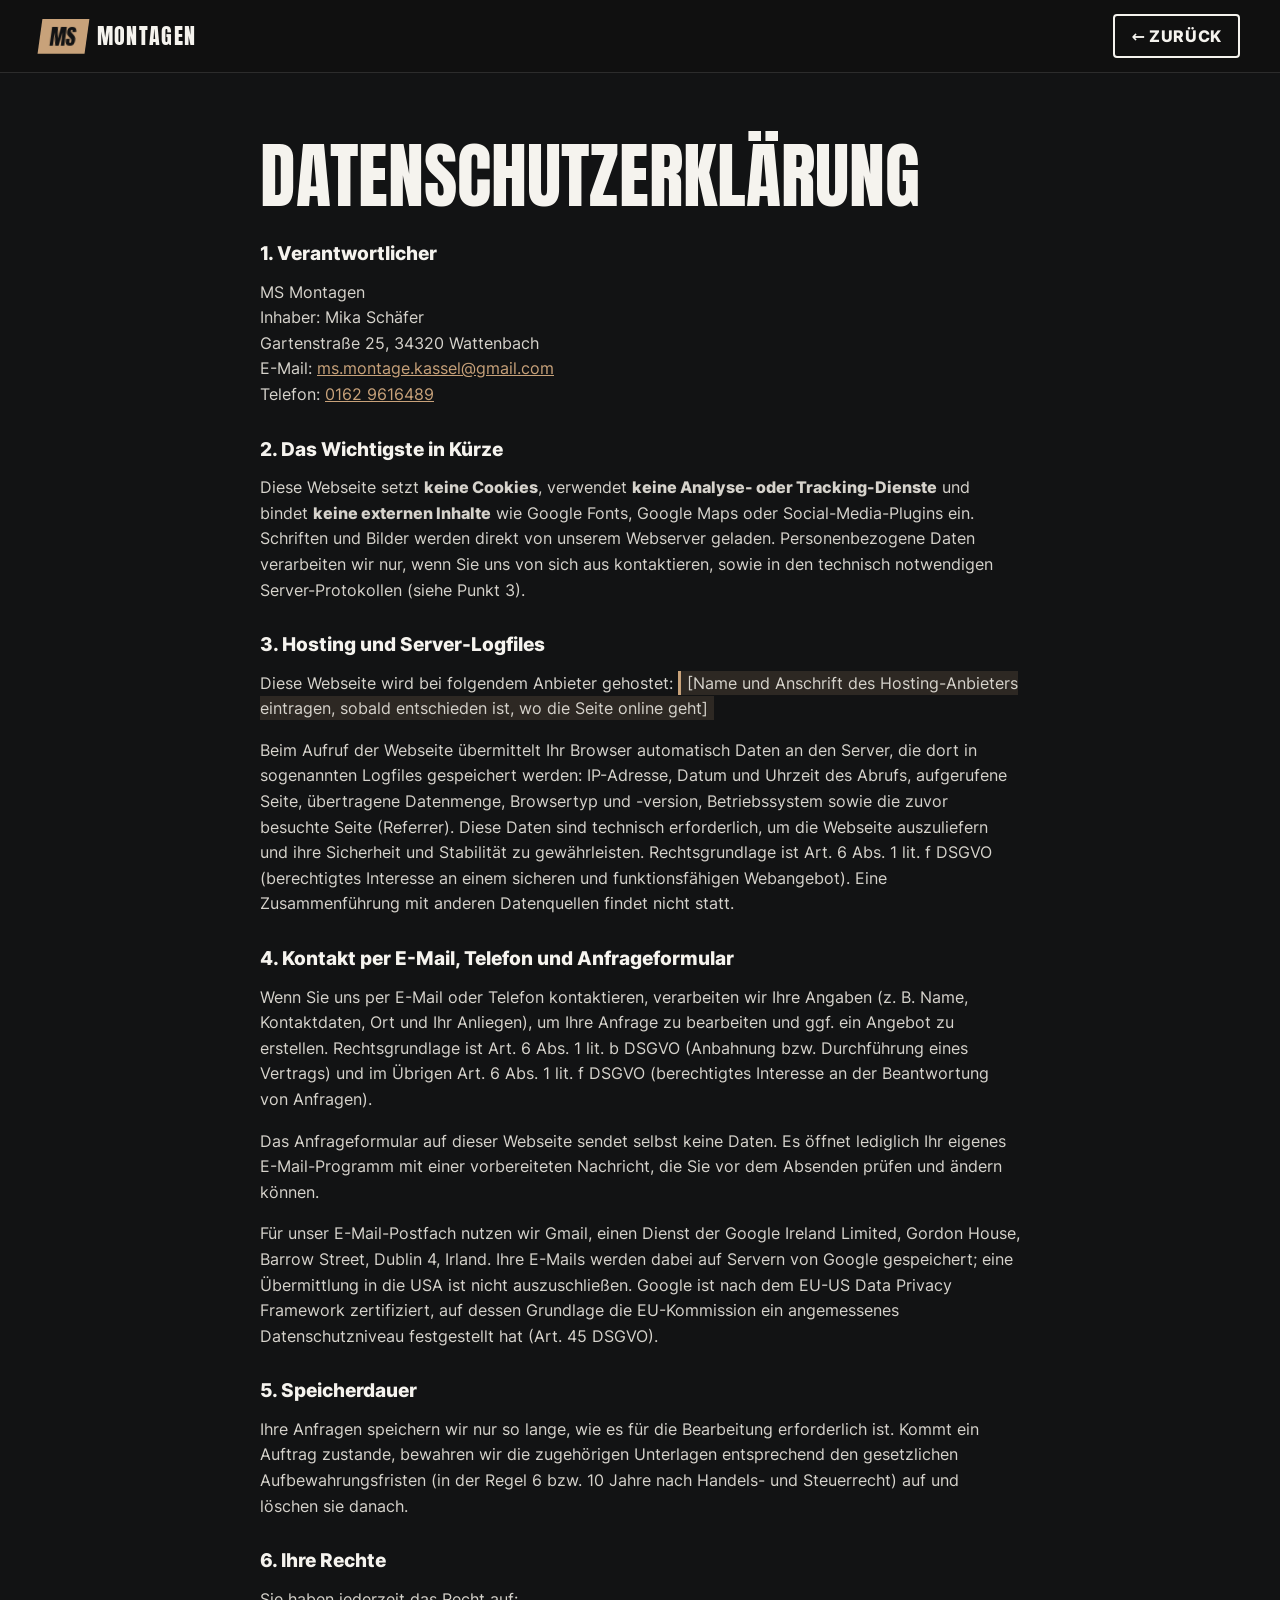
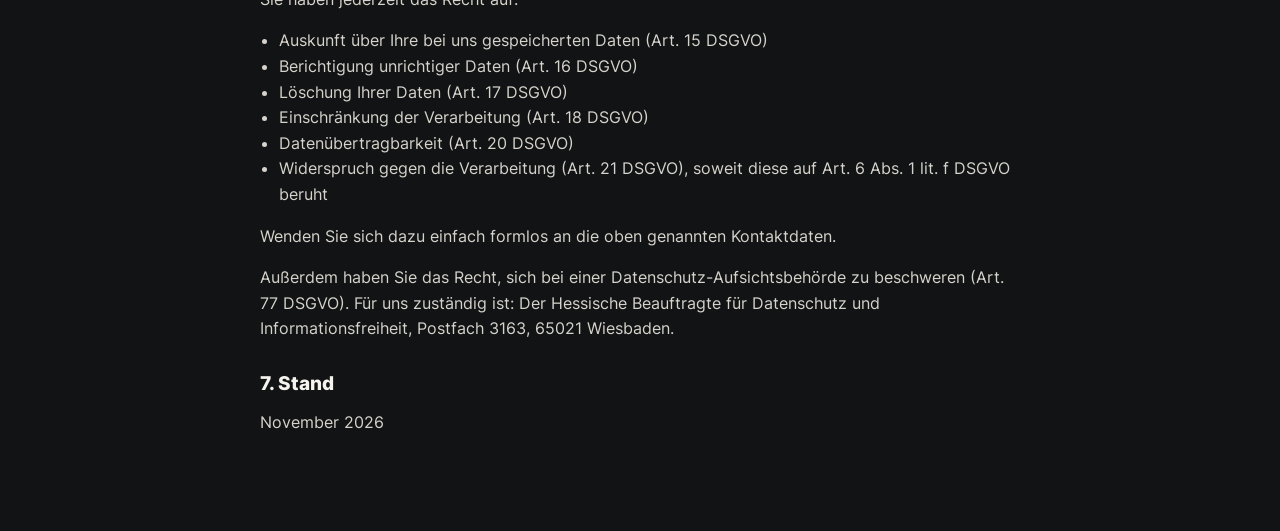
==== commit d74b6acf: "Datenschutzerklärung ausformuliert, USt-IdNr. entfernt - Datenschutzerklärung passend zur Seite (kei" ====
--- a/datenschutz.html
+++ b/datenschutz.html
@@ -15,21 +15,45 @@
     </div>
   </header>
   <main class="container legal">
-    <h1>Datenschutz</h1>
-    <p class="todo">Hinweis: Dieser Text ist ein Platzhalter. Bitte lassen Sie eine vollständige Datenschutzerklärung erstellen (z.&nbsp;B. mit einem kostenlosen Datenschutz-Generator) und fügen Sie sie hier ein, bevor die Seite online geht.</p>
+    <h1>Datenschutz&shy;erklärung</h1>
 
-    <h2>Verantwortlicher</h2>
-    <p>MS Montagen, Gartenstraße 25, 34320 Wattenbach<br>
-       E-Mail: <a href="mailto:ms.montage.kassel@gmail.com">ms.montage.kassel@gmail.com</a></p>
+    <h2>1. Verantwortlicher</h2>
+    <p>MS Montagen<br>
+       Inhaber: Mika Schäfer<br>
+       Gartenstraße 25, 34320 Wattenbach<br>
+       E-Mail: <a href="mailto:ms.montage.kassel@gmail.com">ms.montage.kassel@gmail.com</a><br>
+       Telefon: <a href="tel:+491629616489">0162 9616489</a></p>
 
-    <h2>Keine Cookies, keine Tracker</h2>
-    <p>Diese Webseite setzt keine Cookies und verwendet keine Analyse- oder Tracking-Dienste. Schriften werden lokal vom eigenen Server geladen.</p>
+    <h2>2. Das Wichtigste in Kürze</h2>
+    <p>Diese Webseite setzt <strong>keine Cookies</strong>, verwendet <strong>keine Analyse- oder Tracking-Dienste</strong> und bindet <strong>keine externen Inhalte</strong> wie Google Fonts, Google Maps oder Social-Media-Plugins ein. Schriften und Bilder werden direkt von unserem Webserver geladen. Personenbezogene Daten verarbeiten wir nur, wenn Sie uns von sich aus kontaktieren, sowie in den technisch notwendigen Server-Protokollen (siehe Punkt 3).</p>
 
-    <h2>Kontaktaufnahme per E-Mail</h2>
-    <p>Das Anfrageformular öffnet lediglich Ihr eigenes E-Mail-Programm. Wenn Sie uns eine E-Mail senden, verarbeiten wir Ihre Angaben ausschließlich zur Bearbeitung Ihrer Anfrage.</p>
+    <h2>3. Hosting und Server-Logfiles</h2>
+    <p>Diese Webseite wird bei folgendem Anbieter gehostet: <span class="todo">[Name und Anschrift des Hosting-Anbieters eintragen, sobald entschieden ist, wo die Seite online geht]</span></p>
+    <p>Beim Aufruf der Webseite übermittelt Ihr Browser automatisch Daten an den Server, die dort in sogenannten Logfiles gespeichert werden: IP-Adresse, Datum und Uhrzeit des Abrufs, aufgerufene Seite, übertragene Datenmenge, Browsertyp und -version, Betriebssystem sowie die zuvor besuchte Seite (Referrer). Diese Daten sind technisch erforderlich, um die Webseite auszuliefern und ihre Sicherheit und Stabilität zu gewährleisten. Rechtsgrundlage ist Art. 6 Abs. 1 lit. f DSGVO (berechtigtes Interesse an einem sicheren und funktionsfähigen Webangebot). Eine Zusammenführung mit anderen Datenquellen findet nicht statt.</p>
 
-    <h2>Hosting</h2>
-    <p><span class="todo">[Angaben zum Hosting-Anbieter eintragen]</span></p>
+    <h2>4. Kontakt per E-Mail, Telefon und Anfrageformular</h2>
+    <p>Wenn Sie uns per E-Mail oder Telefon kontaktieren, verarbeiten wir Ihre Angaben (z.&nbsp;B. Name, Kontaktdaten, Ort und Ihr Anliegen), um Ihre Anfrage zu bearbeiten und ggf. ein Angebot zu erstellen. Rechtsgrundlage ist Art. 6 Abs. 1 lit. b DSGVO (Anbahnung bzw. Durchführung eines Vertrags) und im Übrigen Art. 6 Abs. 1 lit. f DSGVO (berechtigtes Interesse an der Beantwortung von Anfragen).</p>
+    <p>Das Anfrageformular auf dieser Webseite sendet selbst keine Daten. Es öffnet lediglich Ihr eigenes E-Mail-Programm mit einer vorbereiteten Nachricht, die Sie vor dem Absenden prüfen und ändern können.</p>
+    <p>Für unser E-Mail-Postfach nutzen wir Gmail, einen Dienst der Google Ireland Limited, Gordon House, Barrow Street, Dublin 4, Irland. Ihre E-Mails werden dabei auf Servern von Google gespeichert; eine Übermittlung in die USA ist nicht auszuschließen. Google ist nach dem EU-US Data Privacy Framework zertifiziert, auf dessen Grundlage die EU-Kommission ein angemessenes Datenschutzniveau festgestellt hat (Art. 45 DSGVO).</p>
+
+    <h2>5. Speicherdauer</h2>
+    <p>Ihre Anfragen speichern wir nur so lange, wie es für die Bearbeitung erforderlich ist. Kommt ein Auftrag zustande, bewahren wir die zugehörigen Unterlagen entsprechend den gesetzlichen Aufbewahrungsfristen (in der Regel 6 bzw. 10 Jahre nach Handels- und Steuerrecht) auf und löschen sie danach.</p>
+
+    <h2>6. Ihre Rechte</h2>
+    <p>Sie haben jederzeit das Recht auf:</p>
+    <ul>
+      <li>Auskunft über Ihre bei uns gespeicherten Daten (Art. 15 DSGVO)</li>
+      <li>Berichtigung unrichtiger Daten (Art. 16 DSGVO)</li>
+      <li>Löschung Ihrer Daten (Art. 17 DSGVO)</li>
+      <li>Einschränkung der Verarbeitung (Art. 18 DSGVO)</li>
+      <li>Datenübertragbarkeit (Art. 20 DSGVO)</li>
+      <li>Widerspruch gegen die Verarbeitung (Art. 21 DSGVO), soweit diese auf Art. 6 Abs. 1 lit. f DSGVO beruht</li>
+    </ul>
+    <p>Wenden Sie sich dazu einfach formlos an die oben genannten Kontaktdaten.</p>
+    <p>Außerdem haben Sie das Recht, sich bei einer Datenschutz-Aufsichtsbehörde zu beschweren (Art. 77 DSGVO). Für uns zuständig ist: Der Hessische Beauftragte für Datenschutz und Informationsfreiheit, Postfach 3163, 65021 Wiesbaden.</p>
+
+    <h2>7. Stand</h2>
+    <p>November 2026</p>
   </main>
 </body>
 </html>
--- a/style.css
+++ b/style.css
@@ -222,6 +222,29 @@
 .service p { margin: 0; color: var(--muted); transition: color .35s; }
 .service:hover p { color: #2a2a2a; }
 
+/* Galerie */
+.gallery-section { border-top: 1px solid var(--line); }
+.gallery { display: grid; grid-template-columns: repeat(3, 1fr); gap: 20px; }
+.shot { margin: 0; aspect-ratio: 4 / 5; position: relative; overflow: hidden; border-radius: 4px; background: var(--panel); }
+.shot-btn { display: block; width: 100%; height: 100%; padding: 0; border: 0; background: none; cursor: zoom-in; }
+.shot img { display: block; width: 100%; height: 100%; object-fit: cover; transition: transform .6s cubic-bezier(.2,.8,.2,1), filter .4s; filter: saturate(.9); }
+.shot:hover img { transform: scale(1.04); filter: saturate(1); }
+.shot figcaption {
+  position: absolute; left: 0; right: 0; bottom: 0; pointer-events: none;
+  padding: 48px 18px 16px;
+  background: linear-gradient(transparent, rgb(0 0 0 / .78));
+}
+.shot figcaption strong { display: block; font-family: var(--display); font-weight: 400; text-transform: uppercase; font-size: 1.4rem; letter-spacing: .02em; line-height: 1.1; }
+.shot figcaption span { color: var(--accent); font-size: .9rem; font-weight: 600; }
+
+.lightbox { border: 0; padding: 0; background: transparent; max-width: 94vw; max-height: 92vh; overflow: visible; }
+.lightbox::backdrop { background: rgb(0 0 0 / .88); }
+.lightbox img { display: block; max-width: 94vw; max-height: 92vh; width: auto; height: auto; border-radius: 4px; }
+.lb-close {
+  position: fixed; top: 16px; right: 16px; width: 44px; height: 44px; border-radius: 50%;
+  border: 0; background: var(--accent); color: var(--black); font-size: 1.1rem; font-weight: 800; cursor: pointer;
+}
+
 /* Über uns */
 .about { padding: 130px 0; border-top: 1px solid var(--line); }
 .about-grid { display: grid; grid-template-columns: 1fr 1.1fr; gap: 72px; align-items: start; }
@@ -281,8 +304,14 @@
 .contact { background: var(--sand); color: var(--black); padding: 130px 0; }
 .contact-grid { display: grid; grid-template-columns: 1fr 1fr; gap: 64px; align-items: start; }
 .contact h2 { font-size: clamp(3rem, 7vw, 5.5rem); }
+.phone-big {
+  display: block; margin: 32px 0 8px;
+  font-family: var(--display); font-size: clamp(2.2rem, 5vw, 3.4rem); line-height: 1.1;
+  text-decoration: none; letter-spacing: .02em;
+}
+.phone-big:hover { color: var(--accent-dark); }
 .mail-big {
-  display: inline-block; margin: 32px 0 28px;
+  display: inline-block; margin: 8px 0 28px;
   font-weight: 800; font-size: clamp(1.25rem, 3vw, 2rem);
   text-decoration: none; border-bottom: 4px solid var(--black);
   word-break: break-all;
@@ -326,6 +355,19 @@
 .footer-inner a { text-decoration: none; }
 .footer-inner nav a:hover { color: var(--accent); }
 
+/* Schwebender Anruf-Knopf (nur Handy) */
+.call-fab {
+  display: none;
+  position: fixed; right: 16px; bottom: 16px; z-index: 60;
+  align-items: center; gap: 8px;
+  padding: 14px 20px; border-radius: 999px;
+  background: var(--accent); color: var(--black);
+  font-weight: 800; text-decoration: none; text-transform: uppercase; letter-spacing: .04em; font-size: .95rem;
+  box-shadow: 0 8px 24px rgb(0 0 0 / .45);
+}
+.call-fab svg { width: 20px; height: 20px; }
+@media (max-width: 860px) { .call-fab { display: inline-flex; } }
+
 /* Scroll-Animationen */
 .reveal { opacity: 0; transform: translateY(30px); transition: opacity .8s, transform .8s cubic-bezier(.2,.8,.2,1); }
 .reveal.visible { opacity: 1; transform: none; }
@@ -334,7 +376,8 @@
 .legal { padding: 140px 0 80px; max-width: 760px; }
 .legal h1 { font-family: var(--display); font-weight: 400; text-transform: uppercase; font-size: clamp(2.6rem, 8vw, 4.5rem); line-height: 1; margin: 0 0 32px; }
 .legal h2 { font-family: var(--body); font-weight: 800; text-transform: none; font-size: 1.2rem; margin: 32px 0 8px; }
-.legal p { color: #d6d3cc; }
+.legal p, .legal li { color: #d6d3cc; }
+.legal ul { padding-left: 1.2em; }
 .legal a { color: var(--accent); }
 .todo { background: rgb(200 162 122 / .15); border-left: 3px solid var(--accent); padding: 2px 6px; }
 
@@ -373,3 +416,11 @@
   *, *::before, *::after { animation-duration: .01ms !important; animation-delay: 0s !important; transition-duration: .01ms !important; }
   .marquee-track { animation: none; }
 }
+
+/* Galerie auf dem Handy */
+@media (max-width: 860px) {
+  .gallery { grid-template-columns: 1fr 1fr; gap: 10px; }
+  .shot figcaption { padding: 32px 10px 10px; }
+  .shot figcaption strong { font-size: 1rem; overflow-wrap: anywhere; hyphens: auto; }
+  .shot figcaption span { font-size: .75rem; line-height: 1.3; display: block; }
+}
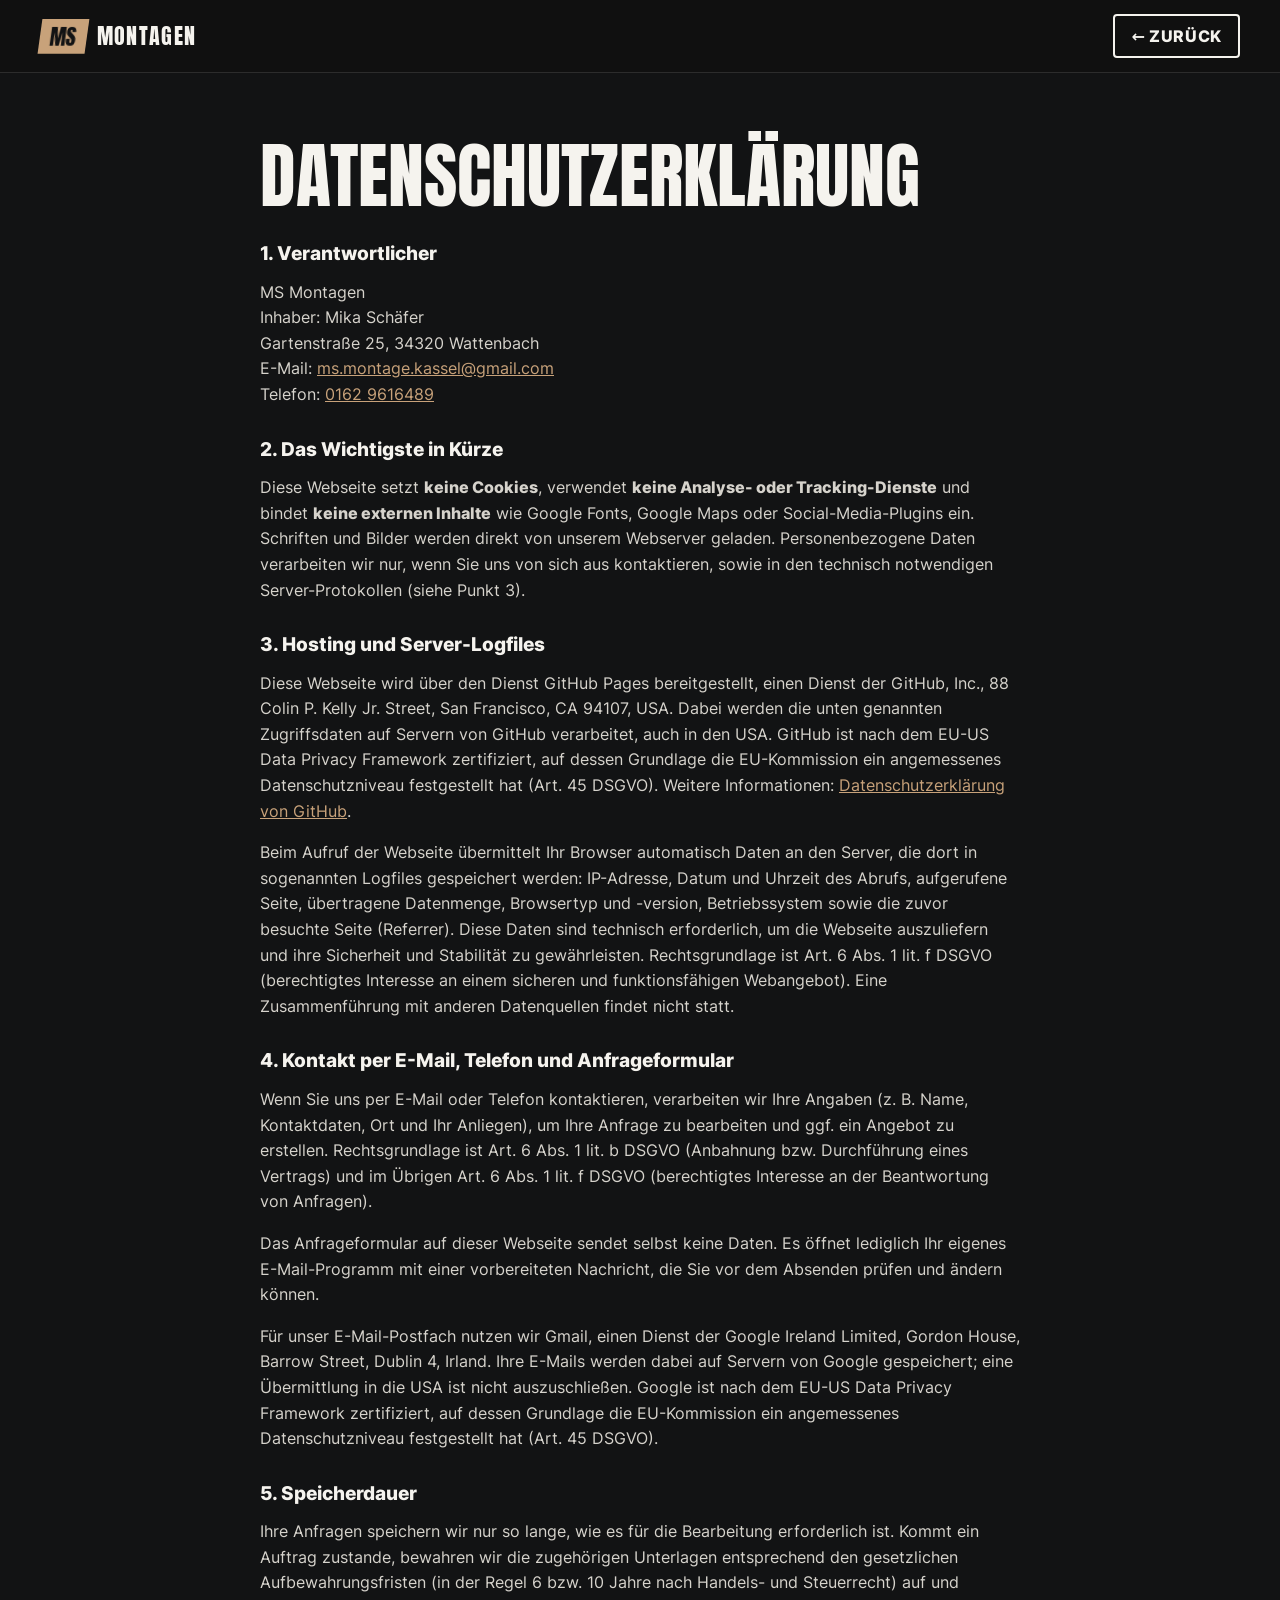
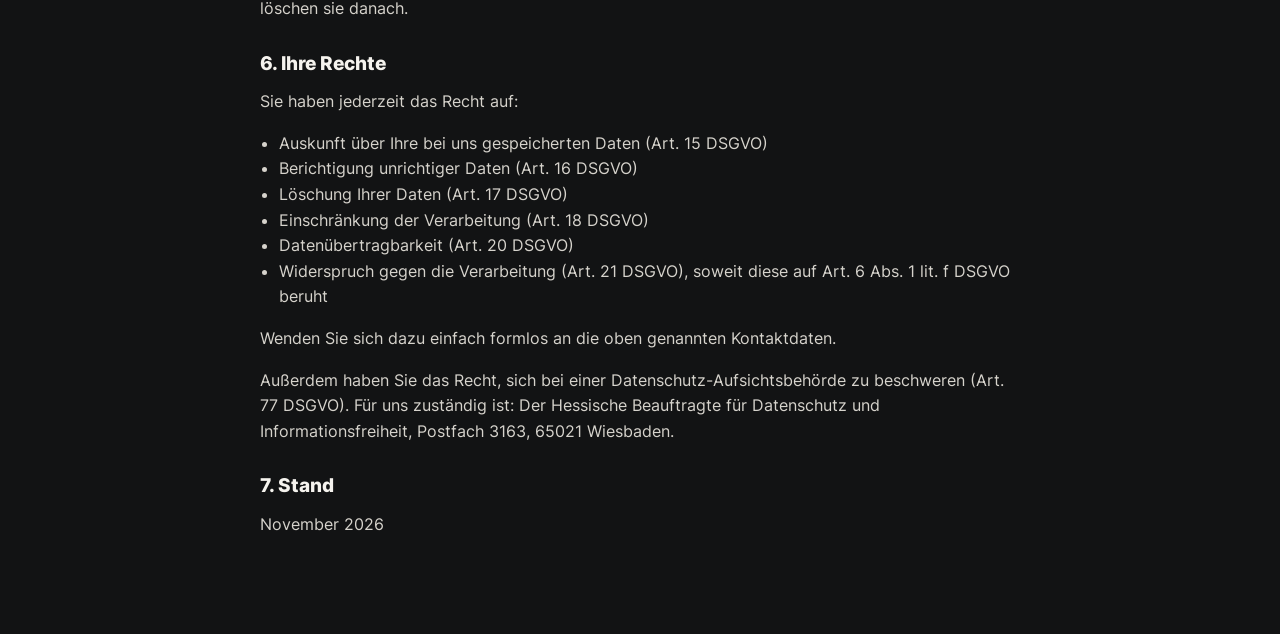
==== commit e7f930de: "Impressum ohne Kammerangaben, Hosting GitHub Pages in Datenschutz - Abschnitt Handwerkskammer entfer" ====
--- a/datenschutz.html
+++ b/datenschutz.html
@@ -28,7 +28,7 @@
     <p>Diese Webseite setzt <strong>keine Cookies</strong>, verwendet <strong>keine Analyse- oder Tracking-Dienste</strong> und bindet <strong>keine externen Inhalte</strong> wie Google Fonts, Google Maps oder Social-Media-Plugins ein. Schriften und Bilder werden direkt von unserem Webserver geladen. Personenbezogene Daten verarbeiten wir nur, wenn Sie uns von sich aus kontaktieren, sowie in den technisch notwendigen Server-Protokollen (siehe Punkt 3).</p>
 
     <h2>3. Hosting und Server-Logfiles</h2>
-    <p>Diese Webseite wird bei folgendem Anbieter gehostet: <span class="todo">[Name und Anschrift des Hosting-Anbieters eintragen, sobald entschieden ist, wo die Seite online geht]</span></p>
+    <p>Diese Webseite wird über den Dienst GitHub Pages bereitgestellt, einen Dienst der GitHub, Inc., 88 Colin P. Kelly Jr. Street, San Francisco, CA 94107, USA. Dabei werden die unten genannten Zugriffsdaten auf Servern von GitHub verarbeitet, auch in den USA. GitHub ist nach dem EU-US Data Privacy Framework zertifiziert, auf dessen Grundlage die EU-Kommission ein angemessenes Datenschutzniveau festgestellt hat (Art. 45 DSGVO). Weitere Informationen: <a href="https://docs.github.com/de/site-policy/privacy-policies/github-general-privacy-statement" rel="noopener">Datenschutzerklärung von GitHub</a>.</p>
     <p>Beim Aufruf der Webseite übermittelt Ihr Browser automatisch Daten an den Server, die dort in sogenannten Logfiles gespeichert werden: IP-Adresse, Datum und Uhrzeit des Abrufs, aufgerufene Seite, übertragene Datenmenge, Browsertyp und -version, Betriebssystem sowie die zuvor besuchte Seite (Referrer). Diese Daten sind technisch erforderlich, um die Webseite auszuliefern und ihre Sicherheit und Stabilität zu gewährleisten. Rechtsgrundlage ist Art. 6 Abs. 1 lit. f DSGVO (berechtigtes Interesse an einem sicheren und funktionsfähigen Webangebot). Eine Zusammenführung mit anderen Datenquellen findet nicht statt.</p>
 
     <h2>4. Kontakt per E-Mail, Telefon und Anfrageformular</h2>
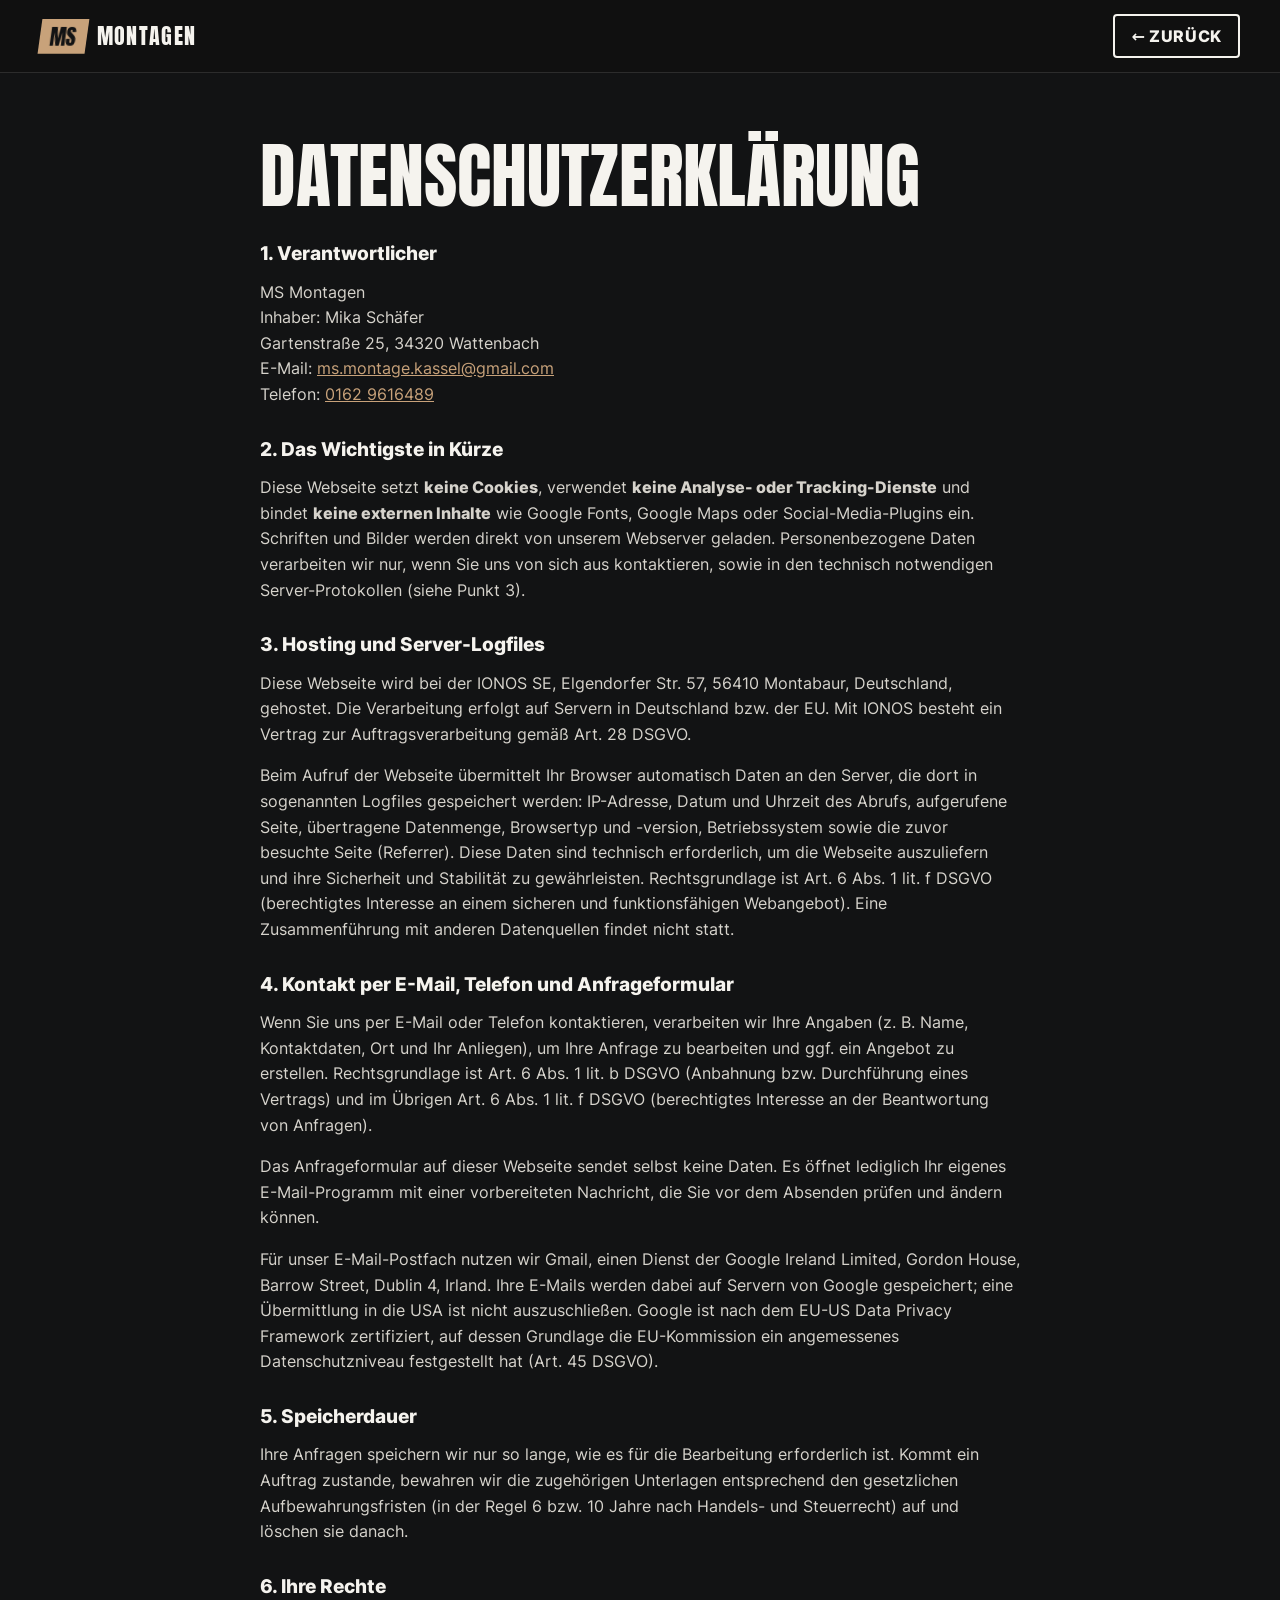
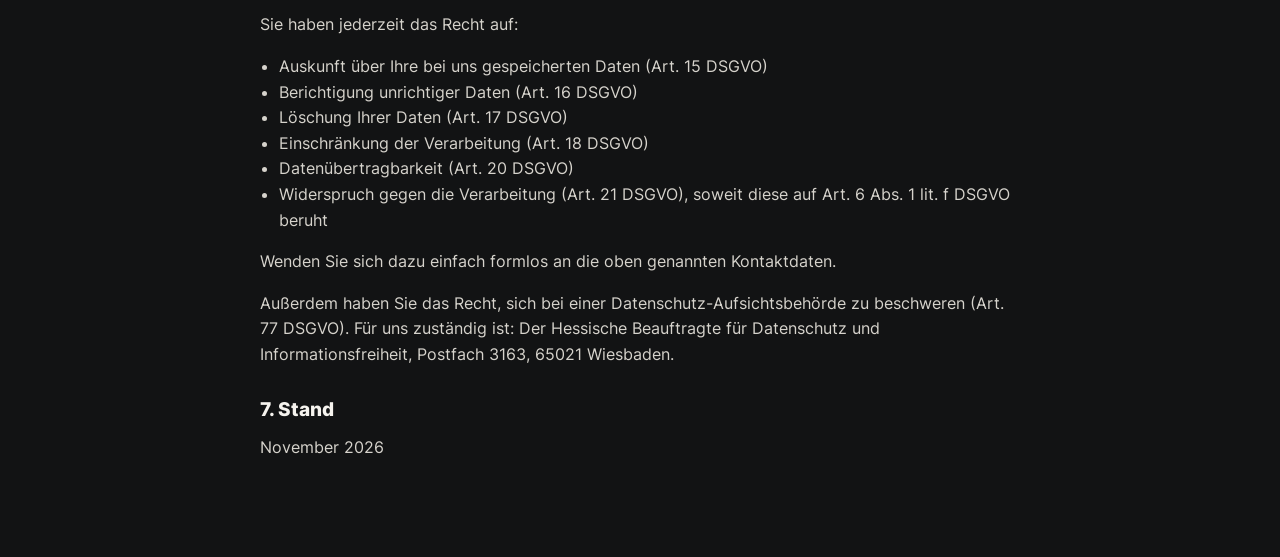
==== commit 0018d762: "Domain ms-montagen-kassel.de, Hosting IONOS, Google-Hilfen - Datenschutz: Hosting-Anbieter IONOS sta" ====
--- a/datenschutz.html
+++ b/datenschutz.html
@@ -6,6 +6,7 @@
   <title>Datenschutz – MS Montagen</title>
   <meta name="robots" content="noindex">
   <link rel="stylesheet" href="style.css">
+  <link rel="icon" href="favicon.svg" type="image/svg+xml">
 </head>
 <body>
   <header class="site-header scrolled">
@@ -28,7 +29,7 @@
     <p>Diese Webseite setzt <strong>keine Cookies</strong>, verwendet <strong>keine Analyse- oder Tracking-Dienste</strong> und bindet <strong>keine externen Inhalte</strong> wie Google Fonts, Google Maps oder Social-Media-Plugins ein. Schriften und Bilder werden direkt von unserem Webserver geladen. Personenbezogene Daten verarbeiten wir nur, wenn Sie uns von sich aus kontaktieren, sowie in den technisch notwendigen Server-Protokollen (siehe Punkt 3).</p>
 
     <h2>3. Hosting und Server-Logfiles</h2>
-    <p>Diese Webseite wird über den Dienst GitHub Pages bereitgestellt, einen Dienst der GitHub, Inc., 88 Colin P. Kelly Jr. Street, San Francisco, CA 94107, USA. Dabei werden die unten genannten Zugriffsdaten auf Servern von GitHub verarbeitet, auch in den USA. GitHub ist nach dem EU-US Data Privacy Framework zertifiziert, auf dessen Grundlage die EU-Kommission ein angemessenes Datenschutzniveau festgestellt hat (Art. 45 DSGVO). Weitere Informationen: <a href="https://docs.github.com/de/site-policy/privacy-policies/github-general-privacy-statement" rel="noopener">Datenschutzerklärung von GitHub</a>.</p>
+    <p>Diese Webseite wird bei der IONOS SE, Elgendorfer Str. 57, 56410 Montabaur, Deutschland, gehostet. Die Verarbeitung erfolgt auf Servern in Deutschland bzw. der EU. Mit IONOS besteht ein Vertrag zur Auftragsverarbeitung gemäß Art. 28 DSGVO.</p>
     <p>Beim Aufruf der Webseite übermittelt Ihr Browser automatisch Daten an den Server, die dort in sogenannten Logfiles gespeichert werden: IP-Adresse, Datum und Uhrzeit des Abrufs, aufgerufene Seite, übertragene Datenmenge, Browsertyp und -version, Betriebssystem sowie die zuvor besuchte Seite (Referrer). Diese Daten sind technisch erforderlich, um die Webseite auszuliefern und ihre Sicherheit und Stabilität zu gewährleisten. Rechtsgrundlage ist Art. 6 Abs. 1 lit. f DSGVO (berechtigtes Interesse an einem sicheren und funktionsfähigen Webangebot). Eine Zusammenführung mit anderen Datenquellen findet nicht statt.</p>
 
     <h2>4. Kontakt per E-Mail, Telefon und Anfrageformular</h2>
